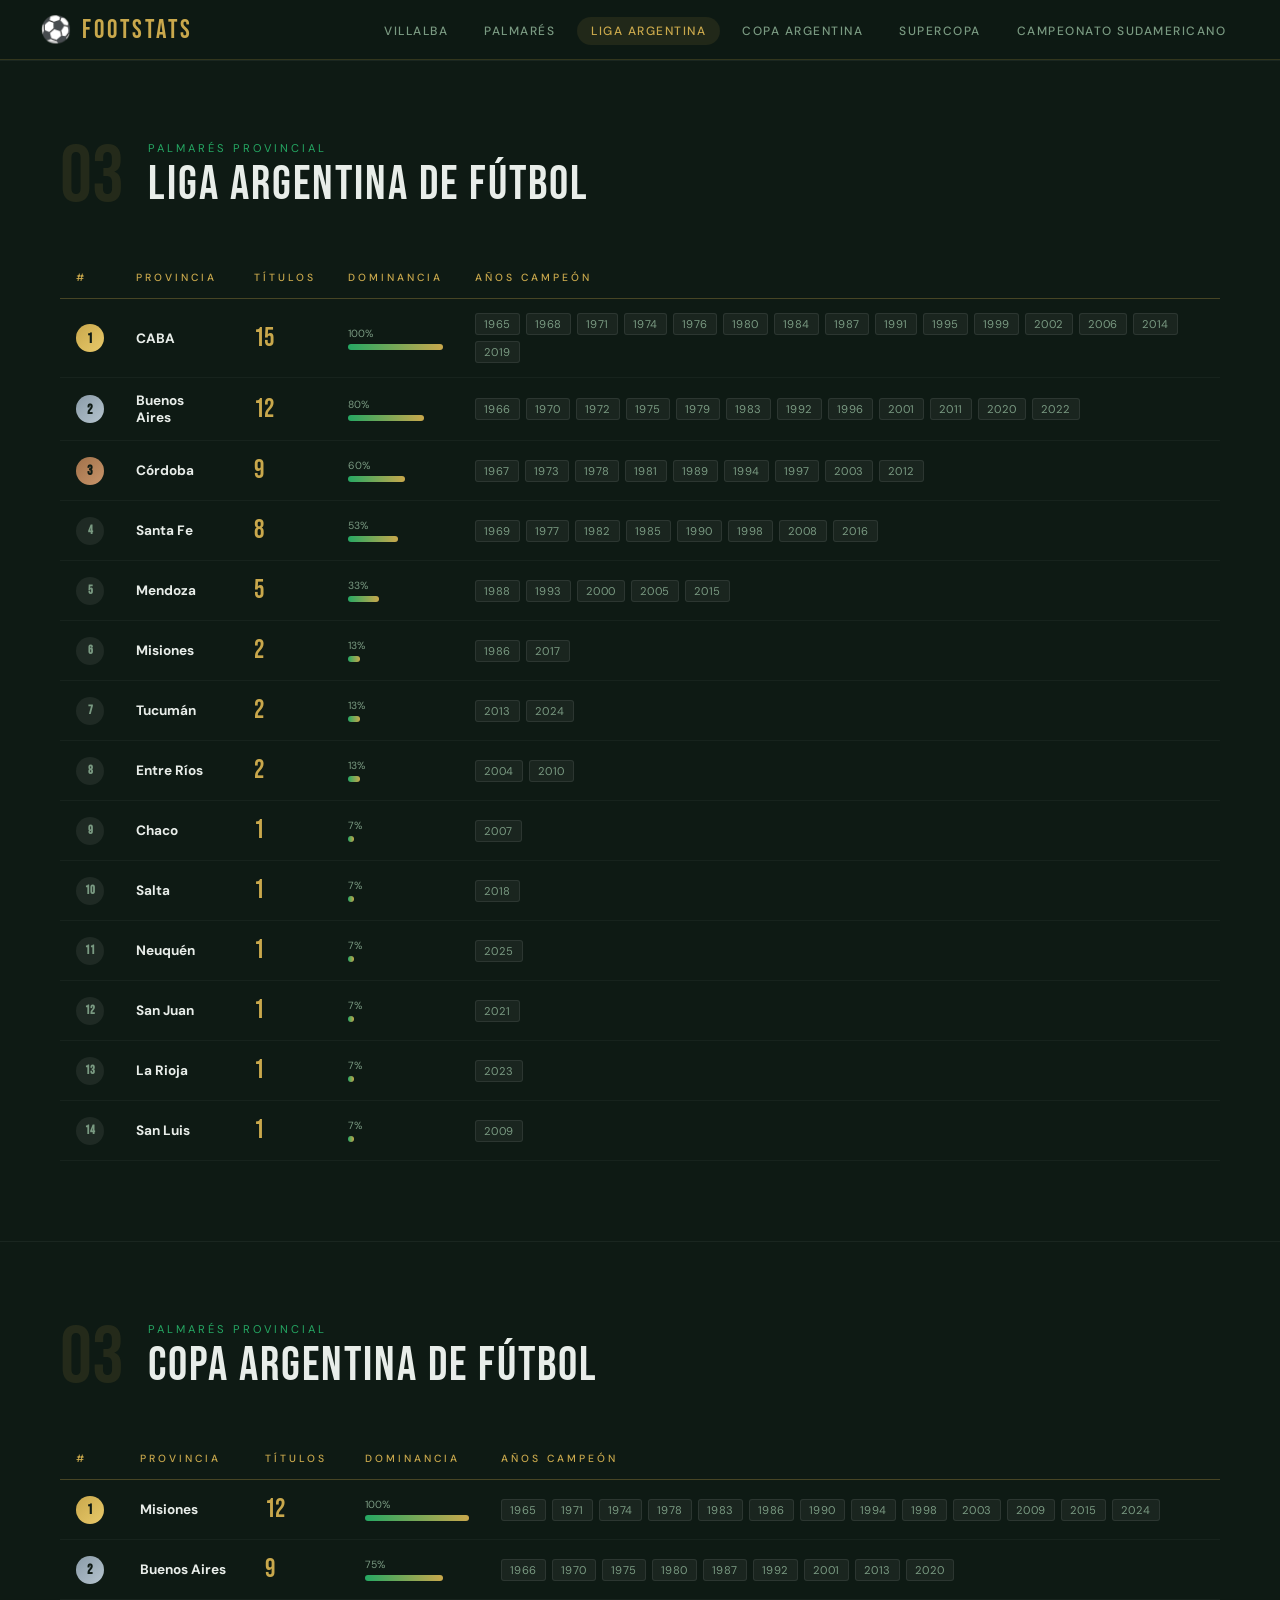
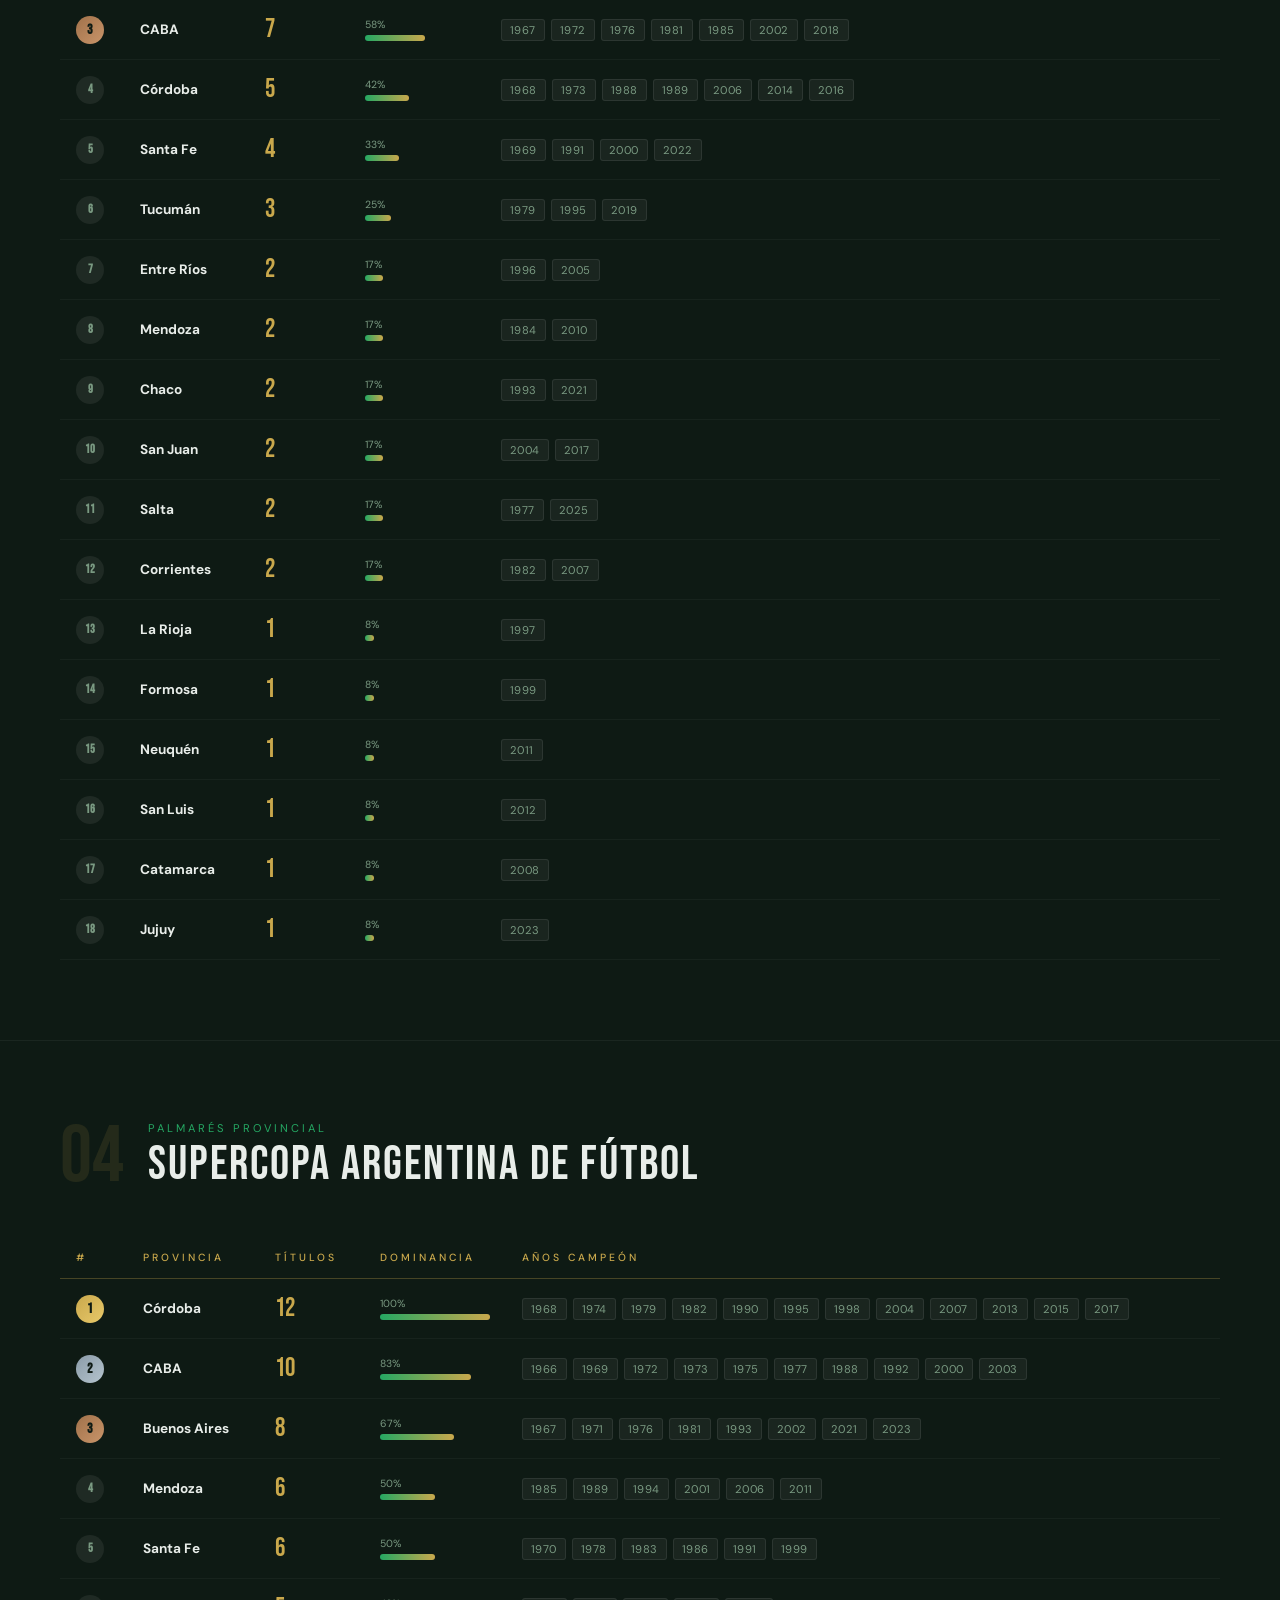
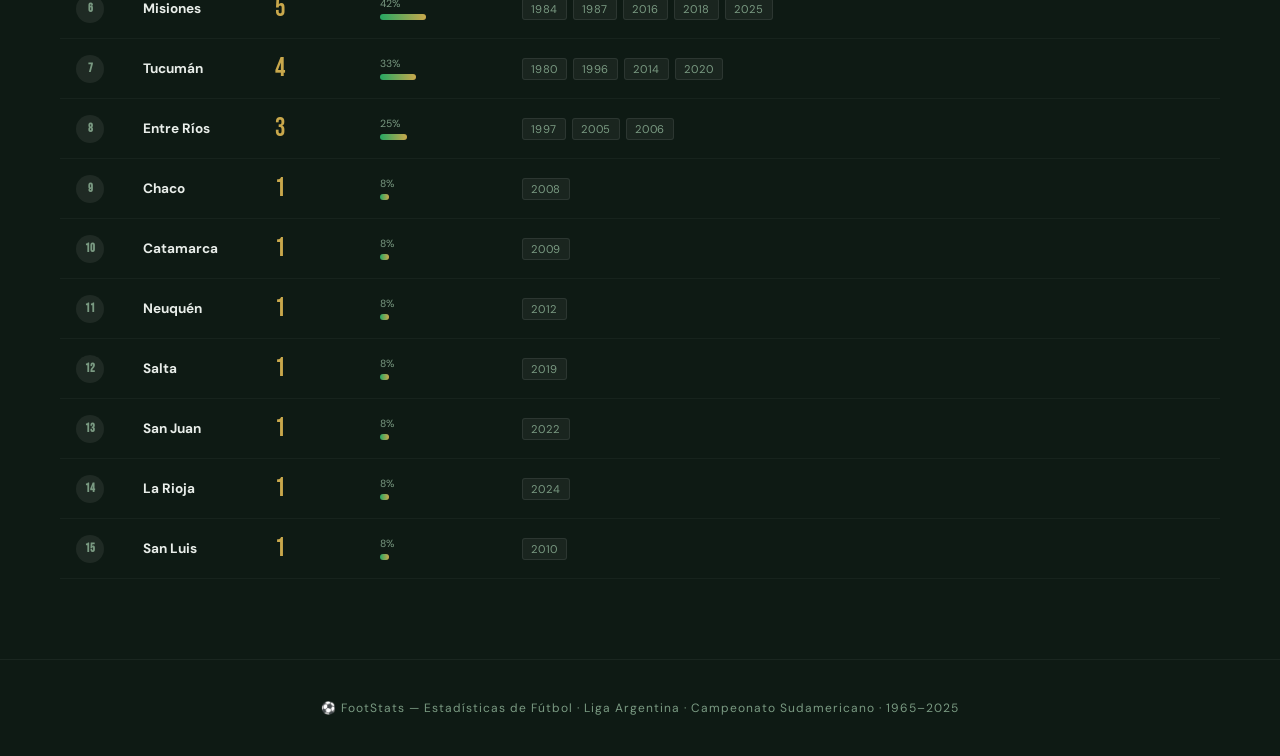
==== argentina.html @ 31f3f3c1 "reestructra" ====
<!DOCTYPE html>
<html lang="es">

<head>
    <meta charset="UTF-8">
    <meta name="viewport" content="width=device-width, initial-scale=1.0">
    <title>Estadísticas de Fútbol</title>
    <link
        href="https://fonts.googleapis.com/css2?family=Bebas+Neue&family=DM+Sans:wght@300;400;500;600&family=Playfair+Display:ital,wght@0,700;1,400&display=swap"
        rel="stylesheet">
    <link rel="stylesheet" href="style.css">
</head>

<body>

    <nav>
        <a href="index.html" class="nav-logo" style="text-decoration:none;">⚽ FootStats</a>
        <ul class="nav-links">
            <li><a href="index.html#villalba" class="active">Villalba</a></li>
            <li><a href="index.html#palmares-jugador">Palmarés</a></li>
            <li><a href="argentina.html#liga">Liga Argentina</a></li>
            <li><a href="argentina.html#copa">Copa Argentina</a></li>
            <li><a href="argentina.html#supercopa">Supercopa</a></li>
            <li><a href="sudamericano.html#sudamericana">Campeonato Sudamericano</a></li>
        </ul>
    </nav>

<!-- ====== LIGA ARGENTINA ====== -->
    <section id="liga">
        <div class="section-header fade-in">
            <div class="section-number">03</div>
            <div class="section-title-block">
                <div class="section-subtitle">Palmarés provincial</div>
                <div class="section-title">Liga Argentina de Fútbol</div>
            </div>
        </div>
        <div class="palmares-table-wrap fade-in" id="ligaTable"></div>
    </section>

    
<!-- ====== COPA ARGENTINA ====== -->
    <section id="copa">
        <div class="section-header fade-in">
            <div class="section-number">03</div>
            <div class="section-title-block">
                <div class="section-subtitle">Palmarés provincial</div>
                <div class="section-title">Copa Argentina de Fútbol</div>
            </div>
        </div>
        <div class="palmares-table-wrap fade-in" id="copaTable"></div>
    </section>

    
<!-- ====== SUPERCOPA ====== -->
    <section id="supercopa">
        <div class="section-header fade-in">
            <div class="section-number">04</div>
            <div class="section-title-block">
                <div class="section-subtitle">Palmarés provincial</div>
                <div class="section-title">Supercopa Argentina de Fútbol</div>
            </div>
        </div>
        <div class="palmares-table-wrap fade-in" id="supercopaTable"></div>
    </section>

    
    <footer>
        <span>⚽ FootStats — Estadísticas de Fútbol · Liga Argentina · Campeonato Sudamericano · 1965–2025</span>
    </footer>

    <script>


        const ligaData = [
            { prov: 'CABA', titulos: 15, years: [1965, 1968, 1971, 1974, 1976, 1980, 1984, 1987, 1991, 1995, 1999, 2002, 2006, 2014, 2019] },
            { prov: 'Buenos Aires', titulos: 12, years: [1966, 1970, 1972, 1975, 1979, 1983, 1992, 1996, 2001, 2011, 2020, 2022] },
            { prov: 'Córdoba', titulos: 9, years: [1967, 1973, 1978, 1981, 1989, 1994, 1997, 2003, 2012] },
            { prov: 'Santa Fe', titulos: 8, years: [1969, 1977, 1982, 1985, 1990, 1998, 2008, 2016] },
            { prov: 'Mendoza', titulos: 5, years: [1988, 1993, 2000, 2005, 2015] },
            { prov: 'Misiones', titulos: 2, years: [1986, 2017] },
            { prov: 'Tucumán', titulos: 2, years: [2013, 2024] },
            { prov: 'Entre Ríos', titulos: 2, years: [2004, 2010] },
            { prov: 'Chaco', titulos: 1, years: [2007] },
            { prov: 'Salta', titulos: 1, years: [2018] },
            { prov: 'Neuquén', titulos: 1, years: [2025] },
            { prov: 'San Juan', titulos: 1, years: [2021] },
            { prov: 'La Rioja', titulos: 1, years: [2023] },
            { prov: 'San Luis', titulos: 1, years: [2009] },
        ];


        const copaData = [
            { prov: 'Misiones', titulos: 12, years: [1965, 1971, 1974, 1978, 1983, 1986, 1990, 1994, 1998, 2003, 2009, 2015, 2024] },
            { prov: 'Buenos Aires', titulos: 9, years: [1966, 1970, 1975, 1980, 1987, 1992, 2001, 2013, 2020] },
            { prov: 'CABA', titulos: 7, years: [1967, 1972, 1976, 1981, 1985, 2002, 2018] },
            { prov: 'Córdoba', titulos: 5, years: [1968, 1973, 1988, 1989, 2006, 2014, 2016] },
            { prov: 'Santa Fe', titulos: 4, years: [1969, 1991, 2000, 2022] },
            { prov: 'Tucumán', titulos: 3, years: [1979, 1995, 2019] },
            { prov: 'Entre Ríos', titulos: 2, years: [1996, 2005] },
            { prov: 'Mendoza', titulos: 2, years: [1984, 2010] },
            { prov: 'Chaco', titulos: 2, years: [1993, 2021] },
            { prov: 'San Juan', titulos: 2, years: [2004, 2017] },
            { prov: 'Salta', titulos: 2, years: [1977, 2025] },
            { prov: 'Corrientes', titulos: 2, years: [1982, 2007] },
            { prov: 'La Rioja', titulos: 1, years: [1997] },
            { prov: 'Formosa', titulos: 1, years: [1999] },
            { prov: 'Neuquén', titulos: 1, years: [2011] },
            { prov: 'San Luis', titulos: 1, years: [2012] },
            { prov: 'Catamarca', titulos: 1, years: [2008] },
            { prov: 'Jujuy', titulos: 1, years: [2023] },
        ];


        const supercopaData = [
            { prov: 'Córdoba', titulos: 12, years: [1968, 1974, 1979, 1982, 1990, 1995, 1998, 2004, 2007, 2013, 2015, 2017] },
            { prov: 'CABA', titulos: 10, years: [1966, 1969, 1972, 1973, 1975, 1977, 1988, 1992, 2000, 2003] },
            { prov: 'Buenos Aires', titulos: 8, years: [1967, 1971, 1976, 1981, 1993, 2002, 2021, 2023] },
            { prov: 'Mendoza', titulos: 6, years: [1985, 1989, 1994, 2001, 2006, 2011] },
            { prov: 'Santa Fe', titulos: 6, years: [1970, 1978, 1983, 1986, 1991, 1999] },
            { prov: 'Misiones', titulos: 5, years: [1984, 1987, 2016, 2018, 2025] },
            { prov: 'Tucumán', titulos: 4, years: [1980, 1996, 2014, 2020] },
            { prov: 'Entre Ríos', titulos: 3, years: [1997, 2005, 2006] },
            { prov: 'Chaco', titulos: 1, years: [2008] },
            { prov: 'Catamarca', titulos: 1, years: [2009] },
            { prov: 'Neuquén', titulos: 1, years: [2012] },
            { prov: 'Salta', titulos: 1, years: [2019] },
            { prov: 'San Juan', titulos: 1, years: [2022] },
            { prov: 'La Rioja', titulos: 1, years: [2024] },
            { prov: 'San Luis', titulos: 1, years: [2010] },
        ];


        // ==============================
        // BUILD PALMARES TABLE (ARG)
        // ==============================
        function buildPalmaresTable(data, containerId) {
            const maxT = data[0].titulos;
            let html = `<table class="palmares-table">
    <thead><tr>
      <th>#</th>
      <th>Provincia</th>
      <th>Títulos</th>
      <th class="bar-cell">Dominancia</th>
      <th>Años campeón</th>
    </tr></thead><tbody>`;

            data.forEach((row, i) => {
                const pct = Math.round((row.titulos / maxT) * 100);
                const rankClass = i === 0 ? 'rank-1' : i === 1 ? 'rank-2' : i === 2 ? 'rank-3' : 'rank-other';
                const years = row.years.map(y => `<span class="year-tag">${y}</span>`).join('');
                html += `<tr>
      <td><span class="rank-badge ${rankClass}">${i + 1}</span></td>
      <td><strong>${row.prov}</strong></td>
      <td><span class="titles-count">${row.titulos}</span></td>
      <td class="bar-cell">
        <div style="font-size:0.65rem;color:var(--muted);margin-bottom:4px;">${pct}%</div>
        <div class="title-bar" style="width:${pct}%"></div>
      </td>
      <td><div class="years-list">${years}</div></td>
    </tr>`;
            });

            html += '</tbody></table>';
            document.getElementById(containerId).innerHTML = html;
        }
        buildPalmaresTable(ligaData, 'ligaTable');
        buildPalmaresTable(copaData, 'copaTable');
        buildPalmaresTable(supercopaData, 'supercopaTable');


        // ==============================
        // SCROLL OBSERVER
        // ==============================
        const observer = new IntersectionObserver((entries) => {
            entries.forEach(e => {
                if (e.isIntersecting) e.target.classList.add('visible');
            });
        }, { threshold: 0.1 });

        document.querySelectorAll('.fade-in').forEach(el => observer.observe(el));

        // ==============================
        // NAV ACTIVE
        // ==============================
        window.addEventListener('scroll', () => {
            const sections = ['villalba', 'palmares-jugador', 'liga', 'copa', 'supercopa', 'sudamericana'];
            let current = '';
            sections.forEach(id => {
                const el = document.getElementById(id);
                if (el && window.scrollY >= el.offsetTop - 80) current = id;
            });
            document.querySelectorAll('.nav-links a').forEach(a => {
                const href = a.getAttribute('href');
                a.classList.toggle('active', current && href.endsWith('#' + current));
            });
        });
    </script>
</body>
</html>
---- style.css ----
:root {
            --green: #1a7a4a;
            --green-light: #25a863;
            --green-dark: #0d4a2c;
            --gold: #c9a84c;
            --gold-light: #e8c96a;
            --cream: #f5f0e8;
            --dark: #0e1a14;
            --mid: #1c2e22;
            --text: #e8ede9;
            --muted: #7a9a82;
            --white: #ffffff;
            --red: #c0392b;
        }

        * {
            margin: 0;
            padding: 0;
            box-sizing: border-box;
        }

        body {
            background-color: var(--dark);
            color: var(--text);
            font-family: 'DM Sans', sans-serif;
            overflow-x: hidden;
        }

        /* NAV */
        nav {
            position: sticky;
            top: 0;
            z-index: 100;
            background: rgba(14, 26, 20, 0.95);
            backdrop-filter: blur(10px);
            border-bottom: 1px solid rgba(201, 168, 76, 0.2);
            padding: 0 40px;
            display: flex;
            align-items: center;
            justify-content: space-between;
            height: 60px;
        }

        .nav-logo {
            font-family: 'Bebas Neue', sans-serif;
            font-size: 1.6rem;
            letter-spacing: 3px;
            color: var(--gold);
        }

        .nav-links {
            display: flex;
            gap: 8px;
            list-style: none;
            flex-wrap: wrap;
        }

        .nav-links a {
            color: var(--muted);
            text-decoration: none;
            font-size: 0.75rem;
            font-weight: 500;
            letter-spacing: 1.5px;
            text-transform: uppercase;
            padding: 6px 14px;
            border-radius: 20px;
            transition: all 0.2s;
        }

        .nav-links a:hover,
        .nav-links a.active {
            color: var(--gold);
            background: rgba(201, 168, 76, 0.1);
        }

        /* HERO PLAYER */
        .player-hero {
            min-height: 100vh;
            display: grid;
            grid-template-columns: 1fr 1fr;
            position: relative;
            overflow: hidden;
        }

        .player-hero::before {
            content: '';
            position: absolute;
            inset: 0;
            background: radial-gradient(ellipse at 30% 50%, rgba(37, 168, 99, 0.12) 0%, transparent 60%),
                radial-gradient(ellipse at 80% 20%, rgba(201, 168, 76, 0.08) 0%, transparent 50%);
            pointer-events: none;
        }

        .player-photo-side {
            position: relative;
            display: flex;
            align-items: center;
            justify-content: center;
            padding: 80px 40px;
        }

        .photo-frame {
            position: relative;
            width: 380px;
            height: 480px;
        }

        .photo-frame::before {
            content: '';
            position: absolute;
            top: -12px;
            left: -12px;
            right: 12px;
            bottom: -12px;
            border: 2px solid var(--gold);
            border-radius: 4px;
            opacity: 0.4;
        }

        .photo-frame::after {
            content: '';
            position: absolute;
            top: 12px;
            left: 12px;
            right: -12px;
            bottom: 12px;
            border: 1px solid var(--green-light);
            border-radius: 4px;
            opacity: 0.3;
        }

        .player-image {
            width: 100%;
            height: 100%;
            object-fit: cover;
            border-radius: 4px;
            display: block;
            background: var(--mid);
        }

        .photo-placeholder {
            width: 100%;
            height: 100%;
            background: linear-gradient(145deg, var(--mid), var(--green-dark));
            border-radius: 4px;
            display: flex;
            flex-direction: column;
            align-items: center;
            justify-content: center;
            gap: 16px;
            color: var(--muted);
            border: 2px dashed rgba(201, 168, 76, 0.3);
        }

        .photo-placeholder svg {
            opacity: 0.4;
        }

        .photo-placeholder span {
            font-size: 0.8rem;
            letter-spacing: 2px;
            text-transform: uppercase;
            opacity: 0.5;
        }

        .player-number-bg {
            position: absolute;
            font-family: 'Bebas Neue', sans-serif;
            font-size: 22rem;
            color: rgba(201, 168, 76, 0.04);
            bottom: -40px;
            left: -20px;
            line-height: 1;
            pointer-events: none;
            user-select: none;
        }

        .player-info-side {
            display: flex;
            flex-direction: column;
            justify-content: center;
            padding: 80px 60px 80px 20px;
            gap: 32px;
        }

        .player-tag {
            display: inline-flex;
            align-items: center;
            gap: 8px;
            font-size: 0.7rem;
            letter-spacing: 3px;
            text-transform: uppercase;
            color: var(--gold);
            border: 1px solid rgba(201, 168, 76, 0.3);
            padding: 6px 16px;
            border-radius: 20px;
            width: fit-content;
        }

        .player-tag::before {
            content: '';
            width: 6px;
            height: 6px;
            border-radius: 50%;
            background: var(--gold);
        }

        .player-name {
            font-family: 'Bebas Neue', sans-serif;
            font-size: 5.5rem;
            line-height: 0.9;
            letter-spacing: 2px;
        }

        .player-name .first {
            color: var(--text);
            display: block;
        }

        .player-name .last {
            color: var(--gold);
            display: block;
        }

        .player-meta {
            display: flex;
            flex-direction: column;
            gap: 10px;
            padding-left: 2px;
            border-left: 3px solid var(--green-light);
            padding-left: 20px;
        }

        .player-meta p {
            font-size: 0.85rem;
            color: var(--muted);
            line-height: 1.6;
        }

        .player-meta strong {
            color: var(--text);
        }

        /* STATS OVERVIEW */
        .stats-overview {
            display: grid;
            grid-template-columns: repeat(3, 1fr);
            gap: 2px;
            margin-top: 8px;
        }

        .stat-block {
            background: rgba(255, 255, 255, 0.03);
            padding: 24px 20px;
            border: 1px solid rgba(255, 255, 255, 0.06);
            text-align: center;
            transition: all 0.3s;
            cursor: default;
        }

        .stat-block:hover {
            background: rgba(201, 168, 76, 0.08);
            border-color: rgba(201, 168, 76, 0.2);
        }

        .stat-block .num {
            font-family: 'Bebas Neue', sans-serif;
            font-size: 3rem;
            color: var(--gold);
            line-height: 1;
            display: block;
        }

        .stat-block .lbl {
            font-size: 0.68rem;
            letter-spacing: 2px;
            text-transform: uppercase;
            color: var(--muted);
            margin-top: 4px;
            display: block;
        }

        .palmares-box {
            background: linear-gradient(135deg, rgba(37, 168, 99, 0.1), rgba(201, 168, 76, 0.05));
            border: 1px solid rgba(201, 168, 76, 0.2);
            padding: 20px 24px;
            border-radius: 2px;
            display: flex;
            align-items: center;
            justify-content: space-between;
            gap: 16px;
        }

        .palmares-box .palm-label {
            font-size: 0.72rem;
            letter-spacing: 2px;
            text-transform: uppercase;
            color: var(--muted);
        }

        .palmares-box .palm-content {
            font-size: 0.9rem;
            color: var(--text);
            margin-top: 4px;
        }

        .titles-input-row {
            display: flex;
            gap: 12px;
            align-items: center;
        }

        .titles-input {
            background: rgba(255, 255, 255, 0.05);
            border: 1px solid rgba(201, 168, 76, 0.3);
            color: var(--gold);
            font-family: 'Bebas Neue', sans-serif;
            font-size: 2.5rem;
            width: 80px;
            text-align: center;
            padding: 8px;
            border-radius: 2px;
            outline: none;
            transition: border-color 0.2s;
        }

        .titles-input:focus {
            border-color: var(--gold);
        }

        /* CAREER TABLE */
        section {
            padding: 80px 60px;
            border-top: 1px solid rgba(255, 255, 255, 0.05);
        }

        .section-header {
            display: flex;
            align-items: flex-end;
            gap: 24px;
            margin-bottom: 48px;
        }

        .section-number {
            font-family: 'Bebas Neue', sans-serif;
            font-size: 5rem;
            color: rgba(201, 168, 76, 0.12);
            line-height: 0.8;
            flex-shrink: 0;
        }

        .section-title-block {}

        .section-subtitle {
            font-size: 0.7rem;
            letter-spacing: 3px;
            text-transform: uppercase;
            color: var(--green-light);
            margin-bottom: 6px;
        }

        .section-title {
            font-family: 'Bebas Neue', sans-serif;
            font-size: 3rem;
            letter-spacing: 2px;
            color: var(--text);
            line-height: 1;
        }

        /* CAREER CARDS */
        .career-grid {
            display: grid;
            grid-template-columns: repeat(auto-fill, minmax(240px, 1fr));
            gap: 12px;
        }

        .career-card {
            background: rgba(255, 255, 255, 0.03);
            border: 1px solid rgba(255, 255, 255, 0.06);
            padding: 20px;
            position: relative;
            overflow: hidden;
            transition: all 0.3s;
            cursor: default;
        }

        .career-card:hover {
            background: rgba(255, 255, 255, 0.06);
            border-color: rgba(201, 168, 76, 0.2);
            transform: translateY(-2px);
        }

        .career-card::before {
            content: attr(data-age);
            position: absolute;
            top: -10px;
            right: -5px;
            font-family: 'Bebas Neue', sans-serif;
            font-size: 5rem;
            color: rgba(255, 255, 255, 0.03);
            line-height: 1;
            pointer-events: none;
        }

        .card-age {
            font-size: 0.65rem;
            letter-spacing: 3px;
            text-transform: uppercase;
            color: var(--muted);
            margin-bottom: 8px;
        }

        .card-club {
            font-family: 'Bebas Neue', sans-serif;
            font-size: 1.6rem;
            letter-spacing: 1px;
            color: var(--text);
            line-height: 1;
            margin-bottom: 4px;
        }

        .card-number {
            font-size: 0.72rem;
            color: var(--muted);
            margin-bottom: 16px;
        }

        .card-stats {
            display: flex;
            gap: 16px;
        }

        .card-stat {
            flex: 1;
        }

        .card-stat .val {
            font-family: 'Bebas Neue', sans-serif;
            font-size: 2rem;
            color: var(--gold);
            display: block;
            line-height: 1;
        }

        .card-stat .val.goals {
            color: var(--green-light);
        }

        .card-stat .key {
            font-size: 0.6rem;
            letter-spacing: 2px;
            text-transform: uppercase;
            color: var(--muted);
            margin-top: 2px;
            display: block;
        }

        .goals-bar {
            position: absolute;
            bottom: 0;
            left: 0;
            height: 3px;
            background: linear-gradient(90deg, var(--green-light), var(--gold));
            transition: width 1s ease;
        }

        /* PALMARÉS TABLE */
        .palmares-section {}

        .comp-tabs {
            display: flex;
            gap: 4px;
            margin-bottom: 32px;
            flex-wrap: wrap;
        }

        .comp-tab {
            font-size: 0.72rem;
            letter-spacing: 2px;
            text-transform: uppercase;
            padding: 8px 20px;
            background: transparent;
            border: 1px solid rgba(255, 255, 255, 0.1);
            color: var(--muted);
            cursor: pointer;
            transition: all 0.2s;
            font-family: 'DM Sans', sans-serif;
            font-weight: 500;
        }

        .comp-tab:hover,
        .comp-tab.active {
            background: rgba(201, 168, 76, 0.12);
            border-color: var(--gold);
            color: var(--gold);
        }

        .palmares-table-wrap {
            overflow-x: auto;
        }

        .palmares-table {
            width: 100%;
            border-collapse: collapse;
            font-size: 0.85rem;
        }

        .palmares-table thead tr {
            border-bottom: 1px solid rgba(201, 168, 76, 0.3);
        }

        .palmares-table th {
            font-size: 0.65rem;
            letter-spacing: 3px;
            text-transform: uppercase;
            color: var(--gold);
            padding: 14px 16px;
            text-align: left;
            font-weight: 500;
        }

        .palmares-table td {
            padding: 14px 16px;
            border-bottom: 1px solid rgba(255, 255, 255, 0.04);
            color: var(--text);
            vertical-align: middle;
        }

        .palmares-table tbody tr {
            transition: background 0.2s;
        }

        .palmares-table tbody tr:hover {
            background: rgba(255, 255, 255, 0.03);
        }

        .rank-badge {
            display: inline-flex;
            align-items: center;
            justify-content: center;
            width: 28px;
            height: 28px;
            border-radius: 50%;
            font-family: 'Bebas Neue', sans-serif;
            font-size: 0.9rem;
            font-weight: 700;
        }

        .rank-1 {
            background: linear-gradient(135deg, #c9a84c, #e8c96a);
            color: var(--dark);
        }

        .rank-2 {
            background: linear-gradient(135deg, #8a9ba8, #b5c4ce);
            color: var(--dark);
        }

        .rank-3 {
            background: linear-gradient(135deg, #a0714a, #c9956a);
            color: var(--dark);
        }

        .rank-other {
            background: rgba(255, 255, 255, 0.07);
            color: var(--muted);
            font-size: 0.75rem;
        }

        .titles-count {
            font-family: 'Bebas Neue', sans-serif;
            font-size: 1.6rem;
            color: var(--gold);
        }

        .years-list {
            display: flex;
            flex-wrap: wrap;
            gap: 6px;
        }

        .year-tag {
            font-size: 0.7rem;
            padding: 3px 8px;
            background: rgba(255, 255, 255, 0.05);
            border: 1px solid rgba(255, 255, 255, 0.08);
            border-radius: 3px;
            color: var(--muted);
            letter-spacing: 0.5px;
            transition: all 0.2s;
        }

        .year-tag:hover {
            background: rgba(201, 168, 76, 0.1);
            border-color: rgba(201, 168, 76, 0.3);
            color: var(--gold);
        }

        .bar-cell {
            min-width: 120px;
        }

        .title-bar {
            height: 6px;
            background: linear-gradient(90deg, var(--green-light), var(--gold));
            border-radius: 3px;
            margin-top: 4px;
            transition: width 1s ease;
        }

        /* COPA SUD */
        .country-flag {
            font-size: 1.1rem;
            margin-right: 6px;
        }

        .province-region {
            font-size: 0.75rem;
            color: var(--muted);
            margin-top: 2px;
        }

        /* HIDDEN TABS */
        .tab-content {
            display: none;
        }

        .tab-content.active {
            display: block;
        }

        /* FOOTER */
        footer {
            text-align: center;
            padding: 40px;
            border-top: 1px solid rgba(255, 255, 255, 0.05);
            color: var(--muted);
            font-size: 0.75rem;
            letter-spacing: 1px;
        }

        /* RESPONSIVE */
        @media(max-width: 900px) {
            .player-hero {
                grid-template-columns: 1fr;
            }

            .player-info-side {
                padding: 40px;
            }

            .player-photo-side {
                padding: 60px 40px 0;
            }

            .photo-frame {
                width: 280px;
                height: 360px;
            }

            .player-name {
                font-size: 3.5rem;
            }

            section {
                padding: 60px 24px;
            }

            nav {
                padding: 0 20px;
            }

            .nav-links {
                display: none;
            }
        }

        /* PLAYER PALMARES */
        .palmares-clubs {
            display: flex;
            flex-direction: column;
            gap: 32px;
        }

        .club-palmares-block {
            border: 1px solid rgba(255, 255, 255, 0.06);
            background: rgba(255, 255, 255, 0.02);
            overflow: hidden;
            transition: border-color 0.3s;
        }

        .club-palmares-block:hover {
            border-color: rgba(201, 168, 76, 0.2);
        }

        .club-palmares-header {
            display: flex;
            align-items: center;
            gap: 20px;
            padding: 20px 28px;
            background: rgba(255, 255, 255, 0.02);
            border-bottom: 1px solid rgba(255, 255, 255, 0.05);
        }

        .club-name-big {
            font-family: 'Bebas Neue', sans-serif;
            font-size: 2rem;
            letter-spacing: 2px;
            color: var(--text);
            flex: 1;
        }

        .club-period {
            font-size: 0.72rem;
            letter-spacing: 2px;
            text-transform: uppercase;
            color: var(--muted);
            margin-top: 2px;
        }

        .club-title-count {
            font-family: 'Bebas Neue', sans-serif;
            font-size: 3rem;
            color: var(--gold);
            line-height: 1;
            text-align: center;
        }

        .club-title-label {
            font-size: 0.6rem;
            letter-spacing: 2px;
            text-transform: uppercase;
            color: var(--muted);
        }

        .trophies-grid {
            display: grid;
            grid-template-columns: repeat(auto-fill, minmax(210px, 1fr));
            gap: 1px;
            background: rgba(255, 255, 255, 0.04);
        }

        .trophy-item {
            background: var(--dark);
            padding: 18px 22px;
            display: flex;
            align-items: flex-start;
            gap: 14px;
            transition: background 0.2s;
        }

        .trophy-item:hover {
            background: rgba(201, 168, 76, 0.05);
        }

        .trophy-icon {
            font-size: 1.5rem;
            flex-shrink: 0;
            margin-top: 2px;
        }

        .trophy-name {
            font-size: 0.82rem;
            font-weight: 500;
            color: var(--text);
            line-height: 1.3;
        }

        .trophy-year {
            font-family: 'Bebas Neue', sans-serif;
            font-size: 1.1rem;
            color: var(--gold);
            margin-top: 4px;
            display: block;
            letter-spacing: 1px;
        }

        /* SCROLL ANIMATION */
        .fade-in {
            opacity: 0;
            transform: translateY(20px);
            transition: opacity 0.6s ease, transform 0.6s ease;
        }

        .fade-in.visible {
            opacity: 1;
            transform: translateY(0);
        }
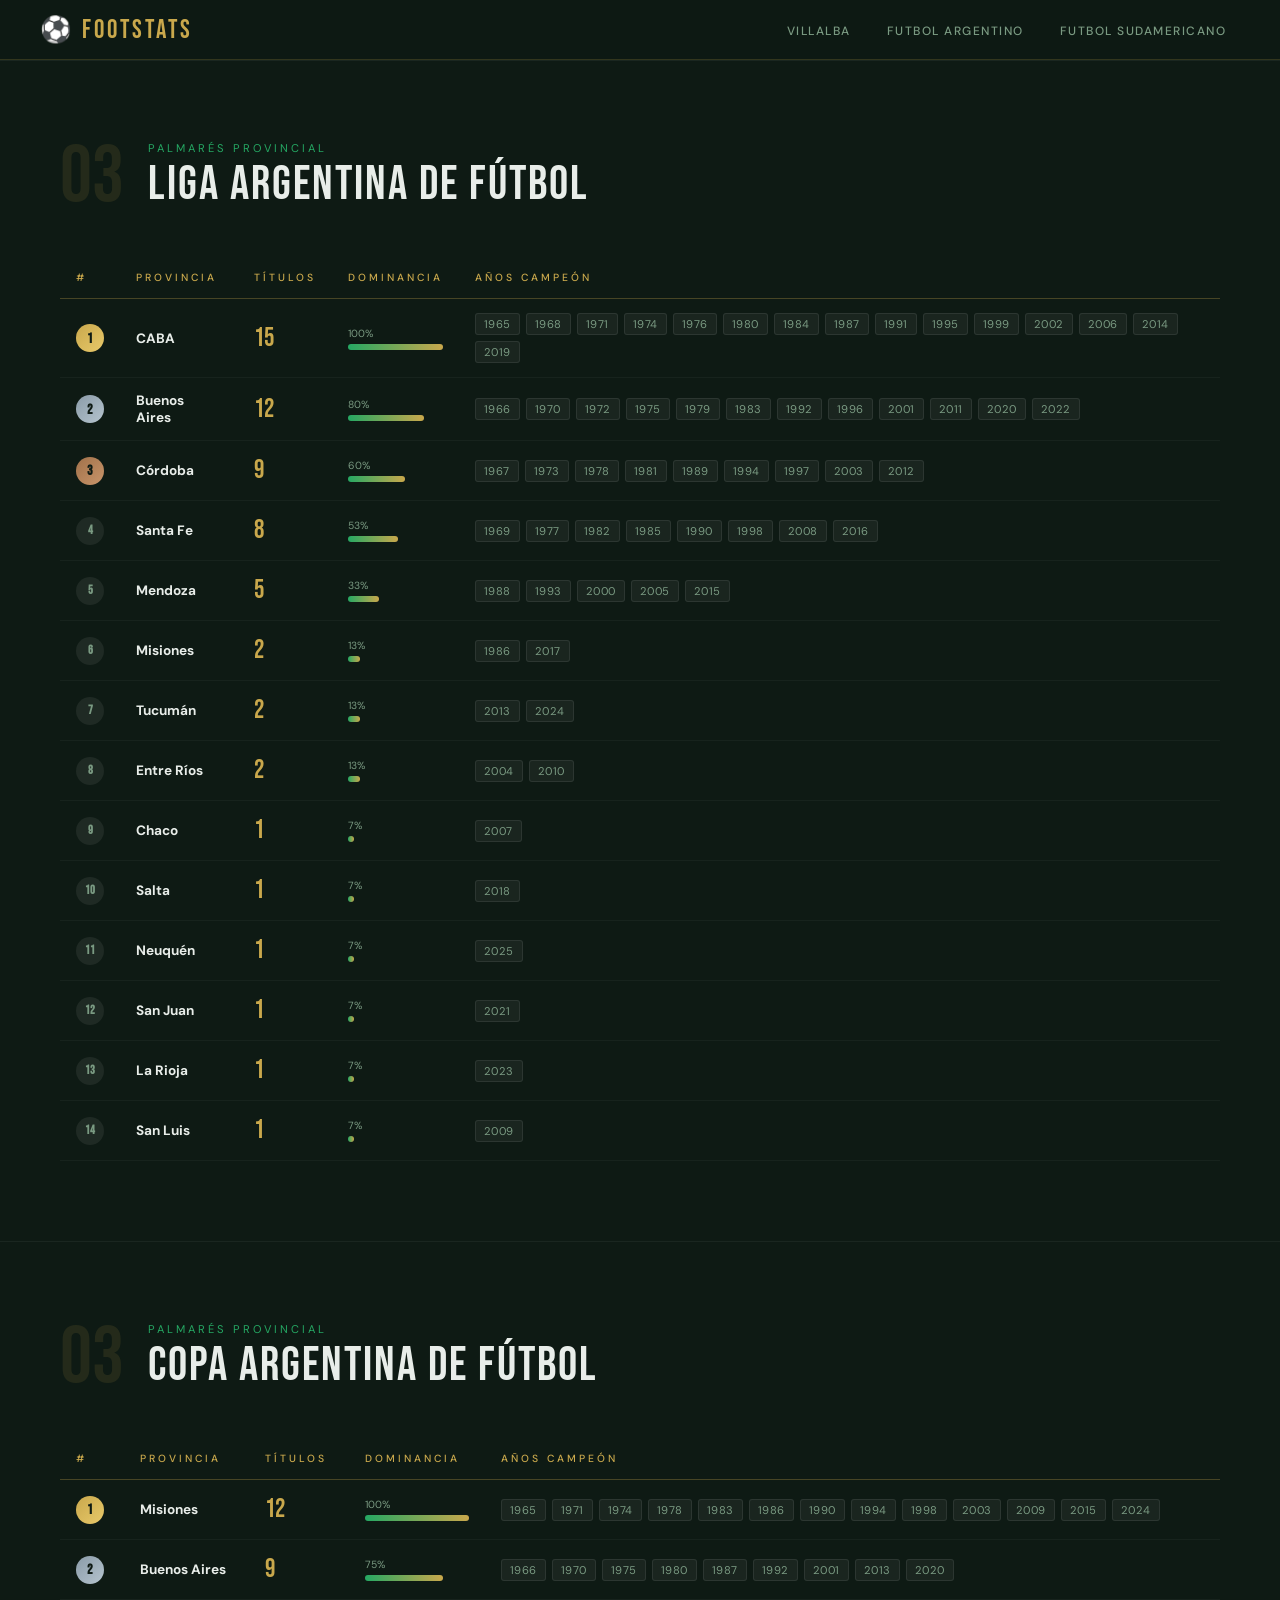
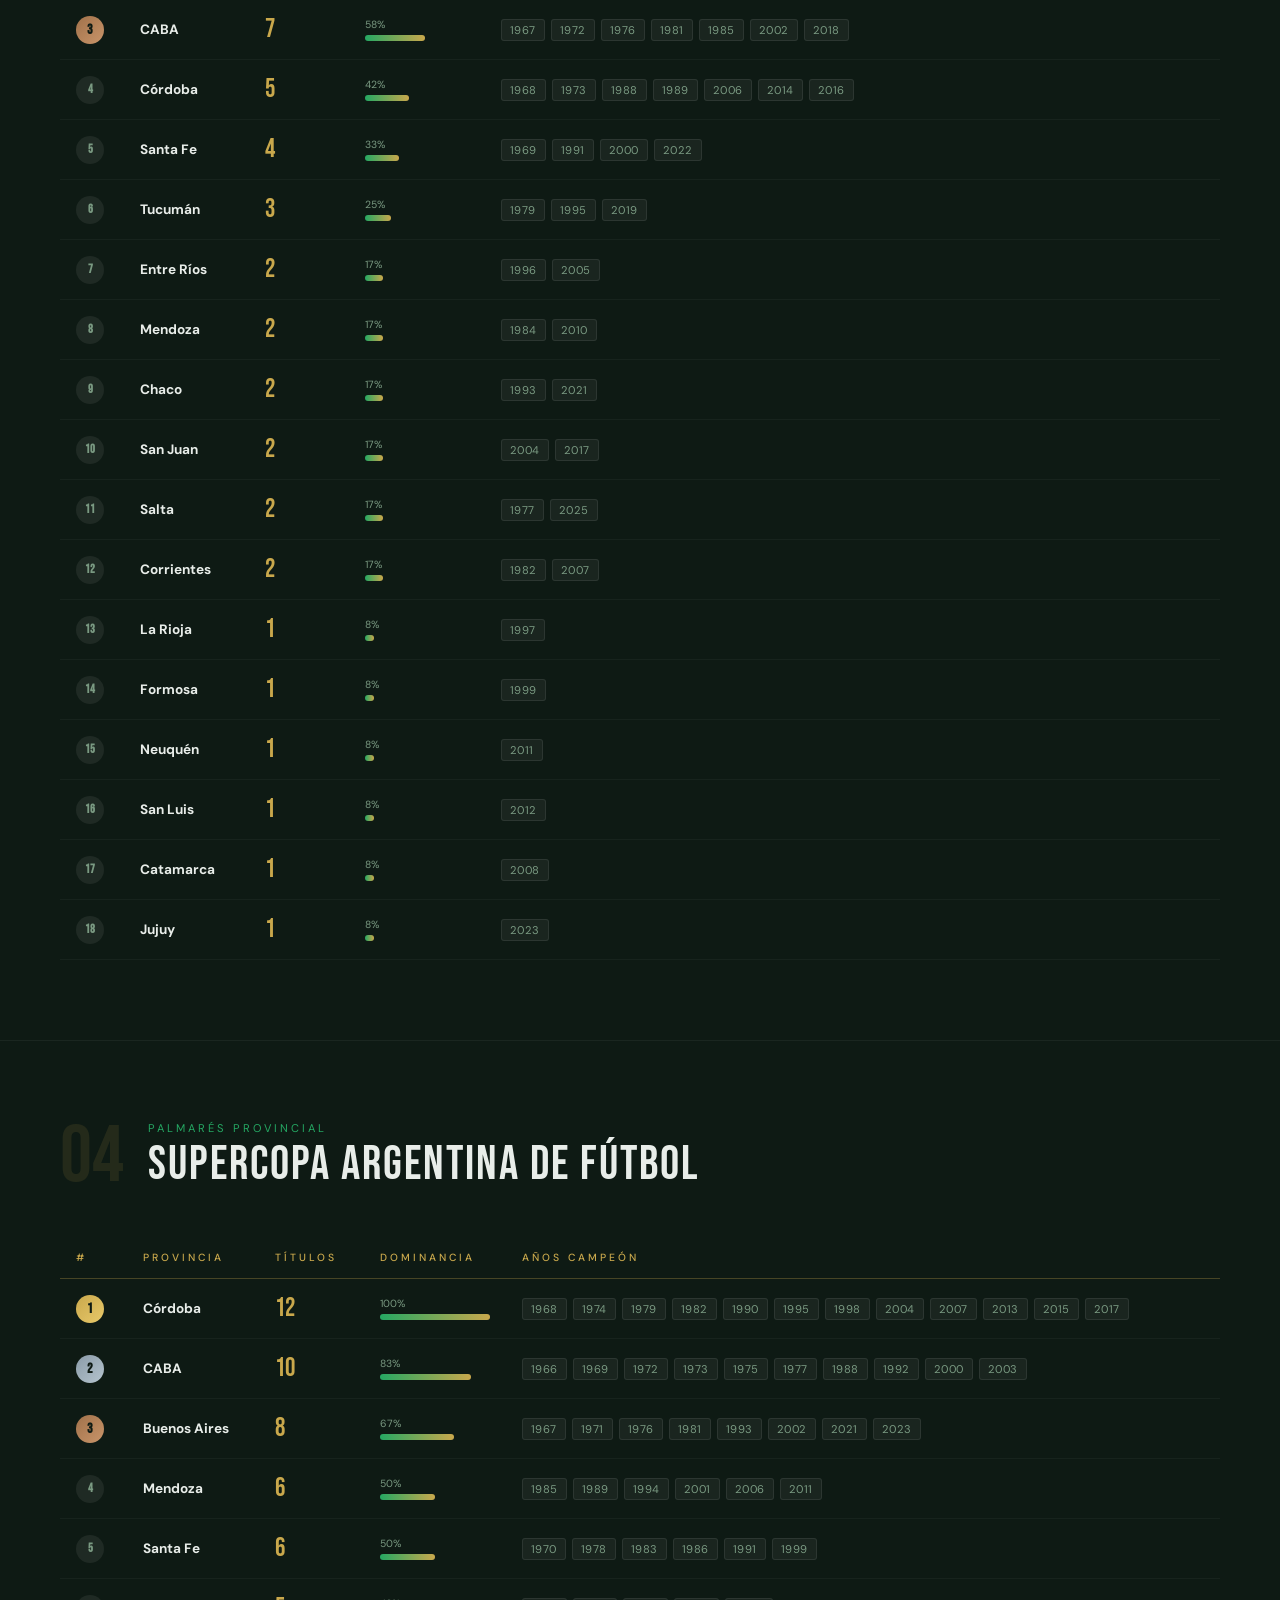
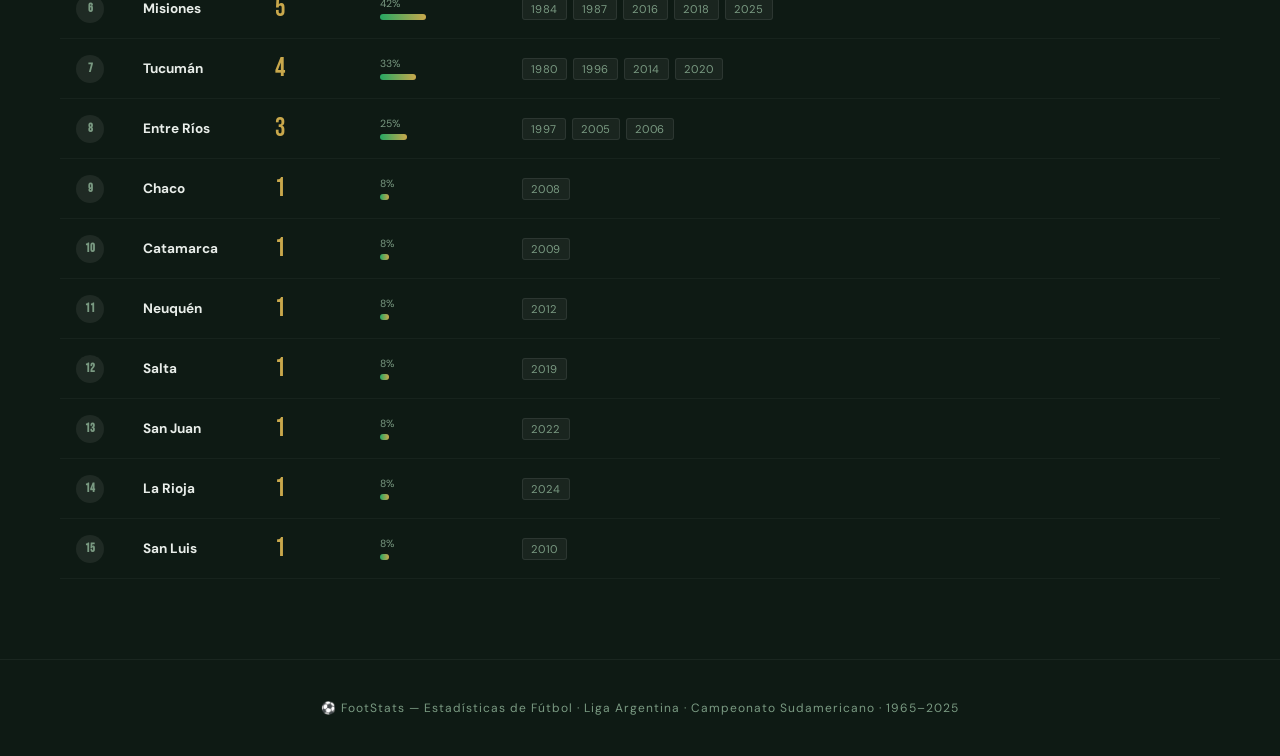
==== commit 8405e3d6: "seleccion arg" ====
--- a/argentina.html
+++ b/argentina.html
@@ -15,13 +15,11 @@
 
     <nav>
         <a href="index.html" class="nav-logo" style="text-decoration:none;">⚽ FootStats</a>
+        <div class="hamburger" onclick="document.querySelector('.nav-links').classList.toggle('open')">☰</div>
         <ul class="nav-links">
-            <li><a href="index.html#villalba" class="active">Villalba</a></li>
-            <li><a href="index.html#palmares-jugador">Palmarés</a></li>
-            <li><a href="argentina.html#liga">Liga Argentina</a></li>
-            <li><a href="argentina.html#copa">Copa Argentina</a></li>
-            <li><a href="argentina.html#supercopa">Supercopa</a></li>
-            <li><a href="sudamericano.html#sudamericana">Campeonato Sudamericano</a></li>
+            <li><a href="index.html">VILLALBA</a></li>
+            <li><a href="argentina.html">FUTBOL ARGENTINO</a></li>
+            <li><a href="sudamericano.html">FUTBOL SUDAMERICANO</a></li>
         </ul>
     </nav>
 
--- a/style.css
+++ b/style.css
@@ -640,6 +640,14 @@
             letter-spacing: 1px;
         }
 
+        .hamburger {
+            display: none;
+            font-size: 1.8rem;
+            color: var(--gold);
+            cursor: pointer;
+            user-select: none;
+        }
+
         /* RESPONSIVE */
         @media(max-width: 900px) {
             .player-hero {
@@ -671,8 +679,30 @@
                 padding: 0 20px;
             }
 
+            .hamburger {
+                display: block;
+            }
+
             .nav-links {
                 display: none;
+                position: absolute;
+                top: 60px;
+                left: 0;
+                width: 100%;
+                background: rgba(14, 26, 20, 0.98);
+                flex-direction: column;
+                padding: 20px 0;
+                border-bottom: 1px solid rgba(201, 168, 76, 0.2);
+            }
+
+            .nav-links.open {
+                display: flex;
+            }
+
+            .nav-links li {
+                width: 100%;
+                text-align: center;
+                margin: 10px 0;
             }
         }
 
